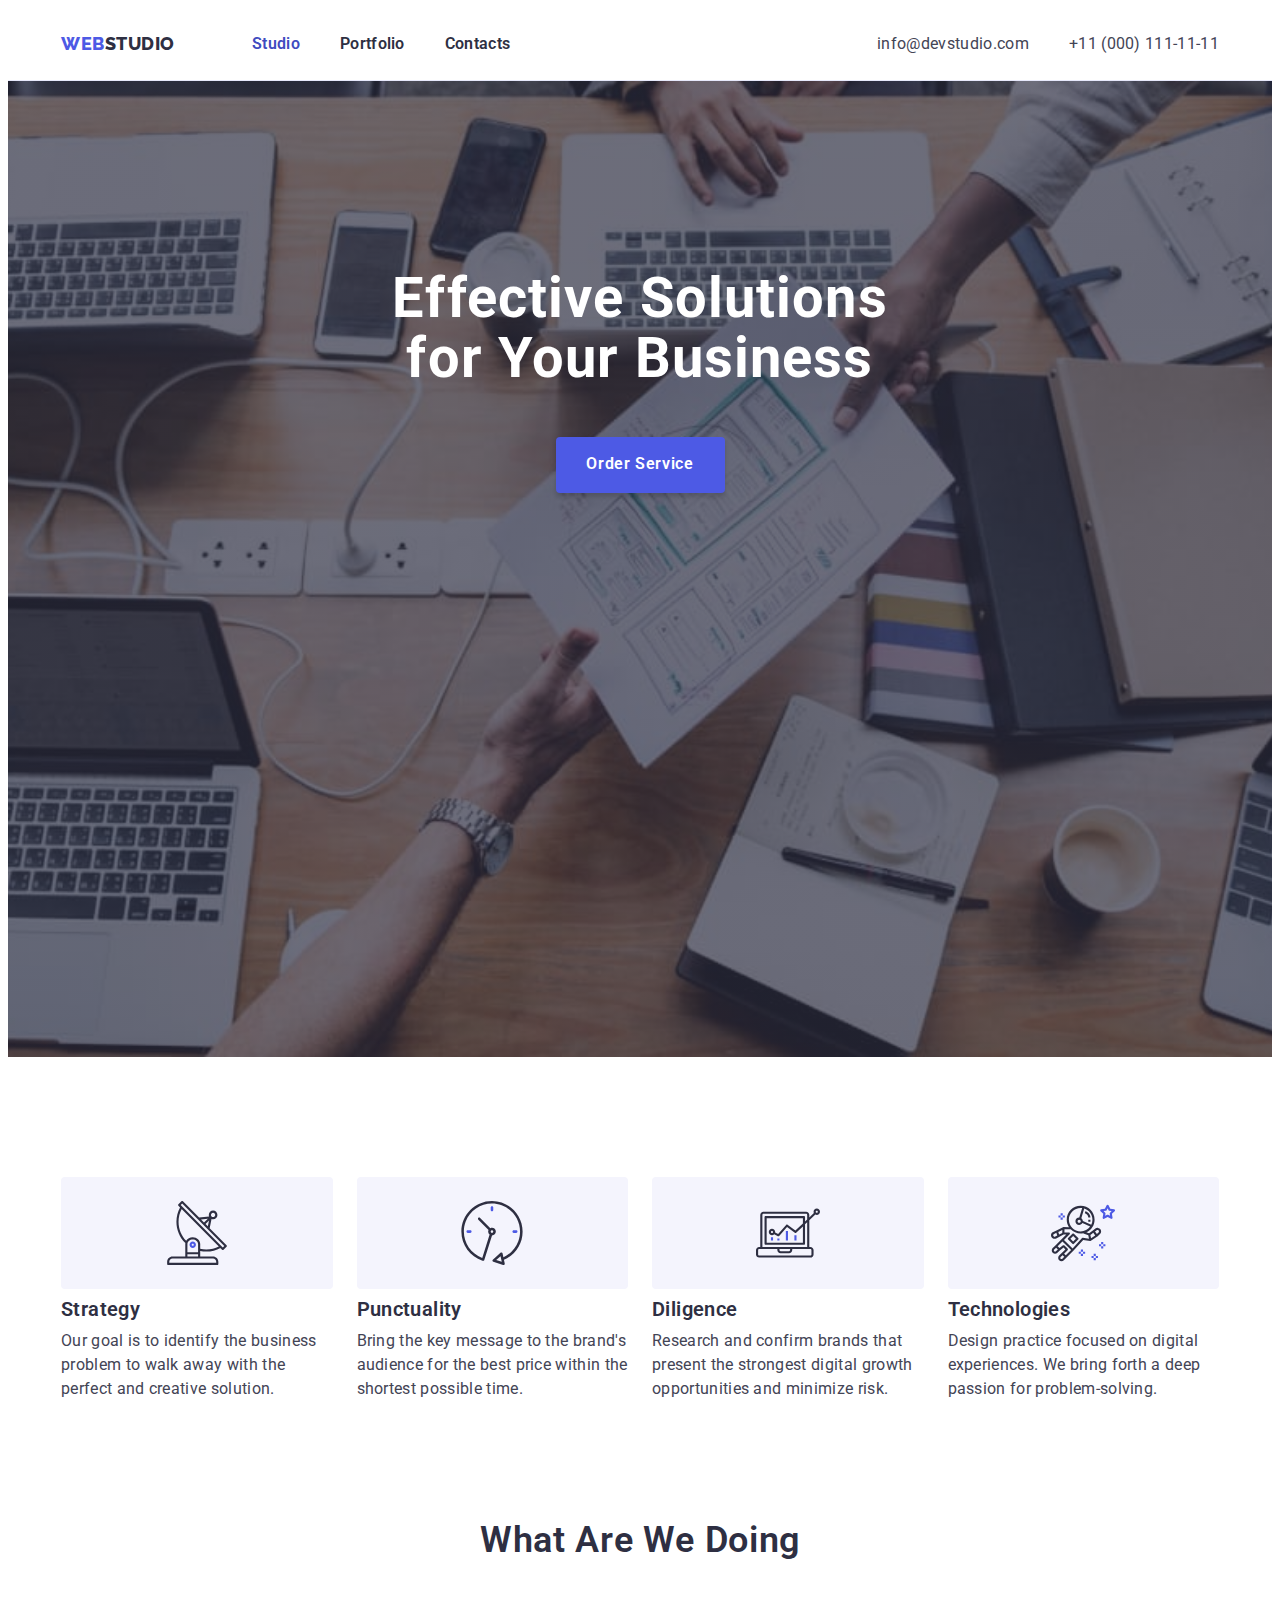
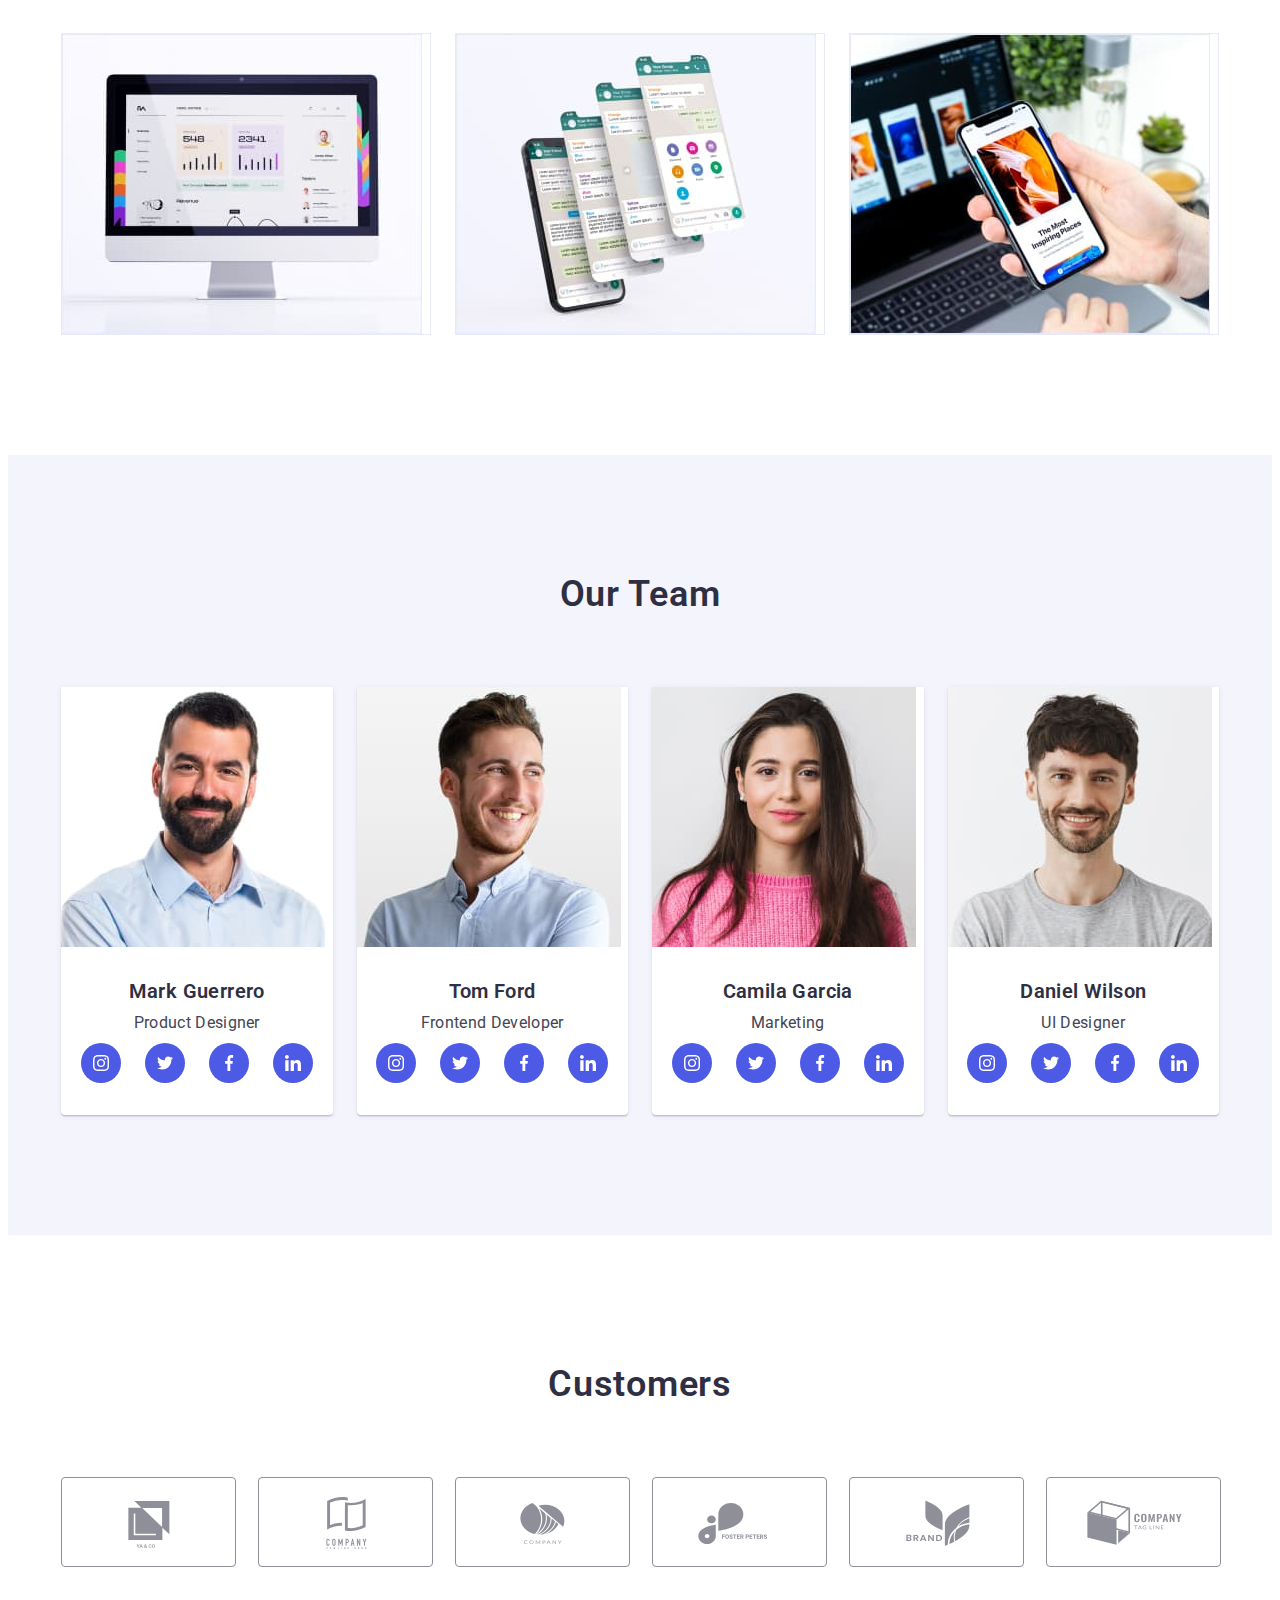
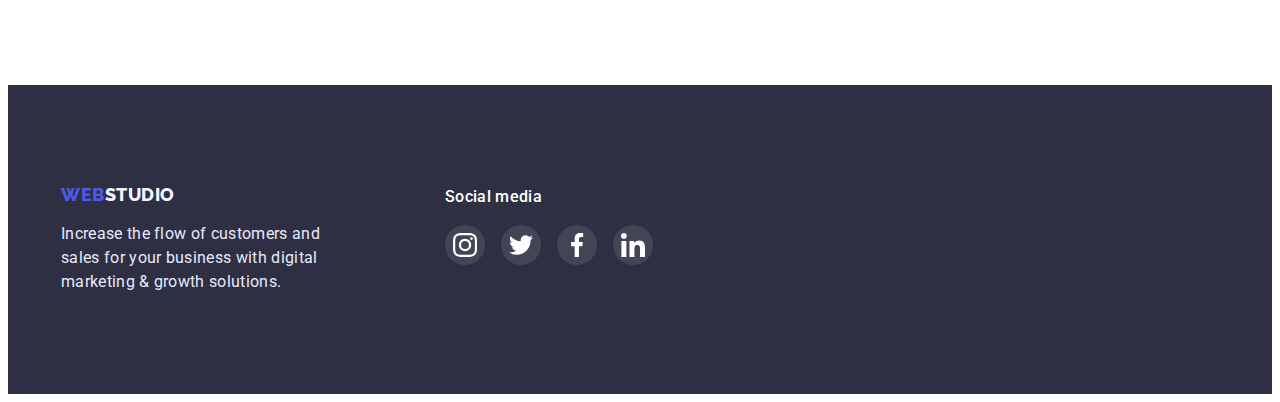
==== index.html @ 7fe35f39 "Added files from last project" ====
<!DOCTYPE html>
<html lang="en">
    <head>
        <meta charset="UTF-8" />
        <meta http-equiv="X-UA-Compatible" content="IE=edge" />
        <meta name="viewport" content="width=device-width, initial-scale=1.0" />
        <title>WebStudio</title>
        <link rel="preconnect" href="https://fonts.googleapis.com" />
        <link rel="preconnect" href="https://fonts.gstatic.com" crossorigin />
        <link
            href="https://fonts.googleapis.com/css2?family=Raleway:wght@800&family=Roboto:wght@400;500;700;900&display=swap"
            rel="stylesheet"
        />
        <link
            rel="stylesheet"
            href="https://cdnjs.cloudflare.com/ajax/libs/modern-normalize/1.1.0/modern-normalize.min.css"
            integrity="sha512-wpPYUAdjBVSE4KJnH1VR1HeZfpl1ub8YT/NKx4PuQ5NmX2tKuGu6U/JRp5y+Y8XG2tV+wKQpNHVUX03MfMFn9Q=="
            crossorigin="anonymous"
            referrerpolicy="no-referrer"
        />
        <link rel="stylesheet" href="./css/styles.css" />
    </head>
    <body>
        <header class="header">
            <div class="container header-container">
                <nav class="header-navigation">
                    <a class="header-logo" href="./index.html"
                        >Web<span class="header-logo hl-span">Studio</span>
                    </a>
                    <ul class="header-list list">
                        <li class="header-item">
                            <a class="header-link current" href="./index.html">Studio</a>
                        </li>
                        <li class="header-item">
                            <a class="header-link" href="./portfolio.html">Portfolio</a>
                        </li>
                        <li class="header-item"><a class="header-link" href="">Contacts</a></li>
                    </ul>
                </nav>
                <ul class="header-contacts-list list">
                    <li class="header-contacts-item">
                        <a class="header-contacts-mail" href="mailto:info@devstudio.com"
                            >info@devstudio.com</a
                        >
                    </li>
                    <li class="header-contacts-item">
                        <a class="header-contacts-tel" href="tel:+11(000)111-11-11"
                            >+11 (000) 111-11-11</a
                        >
                    </li>
                </ul>
            </div>
        </header>
        <main>
            <!-- Big banner -->
            <section class="big-banner big-banner-container">
                <div class="container">
                    <h1 class="big-banner-title">Effective Solutions for Your Business</h1>
                    <button class="big-banner-btn" type="button">Order Service</button>
                </div>
            </section>
            <!-- Why do you choose us -->
            <section class="our-strengths">
                <div class="container">
                    <h2 class="visually-hidden">Why do you choose us</h2>
                    <ul class="os-icons-list list">
                        <li class="os-icons-item">
                            <svg class="os-item-icon" width="64px" height="64px">
                                <use href="./images/icons.svg#icon-antenna"></use>
                            </svg>
                        </li>
                        <li class="os-icons-item">
                            <svg class="os-item-icon" width="64px" height="64px">
                                <use href="./images/icons.svg#icon-clock"></use>
                            </svg>
                        </li>
                        <li class="os-icons-item">
                            <svg class="os-item-icon" width="64px" height="64px">
                                <use href="./images/icons.svg#icon-diagram"></use>
                            </svg>
                        </li>
                        <li class="os-icons-item">
                            <svg class="os-item-icon" width="64px" height="64px">
                                <use href="./images/icons.svg#icon-astronaut"></use>
                            </svg>
                        </li>
                    </ul>
                    <ul class="our-strengths-list list">
                        <li class="our-strengths-item">
                            <h3 class="our-strengths-title">Strategy</h3>
                            <p class="our-strengths-text">
                                Our goal is to identify the business problem to walk away with the
                                perfect and creative solution.
                            </p>
                        </li>
                        <li class="our-strengths-item">
                            <h3 class="our-strengths-title">Punctuality</h3>
                            <p class="our-strengths-text">
                                Bring the key message to the brand's audience for the best price
                                within the shortest possible time.
                            </p>
                        </li>
                        <li class="our-strengths-item">
                            <h3 class="our-strengths-title">Diligence</h3>
                            <p class="our-strengths-text">
                                Research and confirm brands that present the strongest digital
                                growth opportunities and minimize risk.
                            </p>
                        </li>
                        <li class="our-strengths-item">
                            <h3 class="our-strengths-title">Technologies</h3>
                            <p class="our-strengths-text">
                                Design practice focused on digital experiences. We bring forth a
                                deep passion for problem-solving.
                            </p>
                        </li>
                    </ul>
                </div>
            </section>
            <!-- What are we doing -->
            <section class="our-projects">
                <div class="container">
                    <h2 class="our-projects-title">What are we doing</h2>
                    <ul class="our-projects-list list">
                        <li class="our-projects-item">
                            <img
                                src="./images/monitor.jpg"
                                alt="Monitor with the company's website displayed"
                                width="360"
                            />
                        </li>
                        <li class="our-projects-item">
                            <img
                                src="./images/cellphone.jpg"
                                alt="Mobile phone with the application displayed"
                                width="360"
                            />
                        </li>
                        <li class="our-projects-item">
                            <img
                                src="./images/laptop_and_cellphone.jpg"
                                alt="laptop and cellphone with the application displayed"
                                width="360"
                            />
                        </li>
                    </ul>
                </div>
            </section>
            <!-- Out team -->
            <section class="our-team">
                <div class="container">
                    <h2 class="our-team-title">Our Team</h2>
                    <ul class="our-team-list list">
                        <li class="our-team-item">
                            <img
                                src="./images/teammate-1.jpg"
                                alt="Photo by Mark Guerrero"
                                width="264"
                            />
                            <div class="teammate-text-container">
                                <h3 class="teammate-title">Mark Guerrero</h3>
                                <p class="teammate-text">Product Designer</p>
                                <ul class="ot-social-list list">
                                    <li class="social-list-item">
                                        <a
                                            class="social-item-link"
                                            target="_blank"
                                            rel="noreferrer noopener nofollow"
                                            href=""
                                        >
                                            <svg class="social-item-icon" width="16" height="16">
                                                <use href="./images/icons.svg#icon-instagram"></use>
                                            </svg>
                                        </a>
                                    </li>
                                    <li class="social-list-item">
                                        <a
                                            class="social-item-link"
                                            target="_blank"
                                            rel="noreferrer noopener nofollow"
                                            href=""
                                        >
                                            <svg class="social-item-icon" width="16" height="16">
                                                <use href="./images/icons.svg#icon-twitter"></use>
                                            </svg>
                                        </a>
                                    </li>
                                    <li class="social-list-item">
                                        <a
                                            class="social-item-link"
                                            target="_blank"
                                            rel="noreferrer noopener nofollow"
                                            href=""
                                        >
                                            <svg class="social-item-icon" width="16" height="16">
                                                <use href="./images/icons.svg#icon-facebook"></use>
                                            </svg>
                                        </a>
                                    </li>
                                    <li class="social-list-item">
                                        <a
                                            class="social-item-link"
                                            target="_blank"
                                            rel="noreferrer noopener nofollow"
                                            href=""
                                        >
                                            <svg class="social-item-icon" width="16" height="16">
                                                <use href="./images/icons.svg#icon-linkedin"></use>
                                            </svg>
                                        </a>
                                    </li>
                                </ul>
                            </div>
                        </li>
                        <li class="our-team-item">
                            <img
                                src="./images/teammate-2.jpg"
                                alt="Photo by Tom Ford"
                                width="264"
                            />
                            <div class="teammate-text-container">
                                <h3 class="teammate-title">Tom Ford</h3>
                                <p class="teammate-text">Frontend Developer</p>
                                <ul class="ot-social-list list">
                                    <li class="social-list-item">
                                        <a
                                            class="social-item-link"
                                            target="_blank"
                                            rel="noreferrer noopener nofollow"
                                            href=""
                                        >
                                            <svg class="social-item-icon" width="16" height="16">
                                                <use href="./images/icons.svg#icon-instagram"></use>
                                            </svg>
                                        </a>
                                    </li>
                                    <li class="social-list-item">
                                        <a
                                            class="social-item-link"
                                            target="_blank"
                                            rel="noreferrer noopener nofollow"
                                            href=""
                                        >
                                            <svg class="social-item-icon" width="16" height="16">
                                                <use href="./images/icons.svg#icon-twitter"></use>
                                            </svg>
                                        </a>
                                    </li>
                                    <li class="social-list-item">
                                        <a
                                            class="social-item-link"
                                            target="_blank"
                                            rel="noreferrer noopener nofollow"
                                            href=""
                                        >
                                            <svg class="social-item-icon" width="16" height="16">
                                                <use href="./images/icons.svg#icon-facebook"></use>
                                            </svg>
                                        </a>
                                    </li>
                                    <li class="social-list-item">
                                        <a
                                            class="social-item-link"
                                            target="_blank"
                                            rel="noreferrer noopener nofollow"
                                            href=""
                                        >
                                            <svg class="social-item-icon" width="16" height="16">
                                                <use href="./images/icons.svg#icon-linkedin"></use>
                                            </svg>
                                        </a>
                                    </li>
                                </ul>
                            </div>
                        </li>
                        <li class="our-team-item">
                            <img
                                src="./images/teammate-3.jpg"
                                alt="Photo by Camila Garcia"
                                width="264"
                            />
                            <div class="teammate-text-container">
                                <h3 class="teammate-title">Camila Garcia</h3>
                                <p class="teammate-text">Marketing</p>
                                <ul class="ot-social-list list">
                                    <li class="social-list-item">
                                        <a
                                            class="social-item-link"
                                            target="_blank"
                                            rel="noreferrer noopener nofollow"
                                            href=""
                                        >
                                            <svg class="social-item-icon" width="16" height="16">
                                                <use href="./images/icons.svg#icon-instagram"></use>
                                            </svg>
                                        </a>
                                    </li>
                                    <li class="social-list-item">
                                        <a
                                            class="social-item-link"
                                            target="_blank"
                                            rel="noreferrer noopener nofollow"
                                            href=""
                                        >
                                            <svg class="social-item-icon" width="16" height="16">
                                                <use href="./images/icons.svg#icon-twitter"></use>
                                            </svg>
                                        </a>
                                    </li>
                                    <li class="social-list-item">
                                        <a
                                            class="social-item-link"
                                            target="_blank"
                                            rel="noreferrer noopener nofollow"
                                            href=""
                                        >
                                            <svg class="social-item-icon" width="16" height="16">
                                                <use href="./images/icons.svg#icon-facebook"></use>
                                            </svg>
                                        </a>
                                    </li>
                                    <li class="social-list-item">
                                        <a
                                            class="social-item-link"
                                            target="_blank"
                                            rel="noreferrer noopener nofollow"
                                            href=""
                                        >
                                            <svg class="social-item-icon" width="16" height="16">
                                                <use href="./images/icons.svg#icon-linkedin"></use>
                                            </svg>
                                        </a>
                                    </li>
                                </ul>
                            </div>
                        </li>
                        <li class="our-team-item">
                            <img
                                src="./images/teammate-4.jpg"
                                alt="Photo by Daniel Wilson"
                                width="264"
                            />
                            <div class="teammate-text-container">
                                <h3 class="teammate-title">Daniel Wilson</h3>
                                <p class="teammate-text">UI Designer</p>
                                <ul class="ot-social-list list">
                                    <li class="social-list-item">
                                        <a
                                            class="social-item-link"
                                            target="_blank"
                                            rel="noreferrer noopener nofollow"
                                            href=""
                                        >
                                            <svg class="social-item-icon" width="16" height="16">
                                                <use href="./images/icons.svg#icon-instagram"></use>
                                            </svg>
                                        </a>
                                    </li>
                                    <li class="social-list-item">
                                        <a
                                            class="social-item-link"
                                            target="_blank"
                                            rel="noreferrer noopener nofollow"
                                            href=""
                                        >
                                            <svg class="social-item-icon" width="16" height="16">
                                                <use href="./images/icons.svg#icon-twitter"></use>
                                            </svg>
                                        </a>
                                    </li>
                                    <li class="social-list-item">
                                        <a
                                            class="social-item-link"
                                            target="_blank"
                                            rel="noreferrer noopener nofollow"
                                            href=""
                                        >
                                            <svg class="social-item-icon" width="16" height="16">
                                                <use href="./images/icons.svg#icon-facebook"></use>
                                            </svg>
                                        </a>
                                    </li>
                                    <li class="social-list-item">
                                        <a
                                            class="social-item-link"
                                            target="_blank"
                                            rel="noreferrer noopener nofollow"
                                            href=""
                                        >
                                            <svg class="social-item-icon" width="16" height="16">
                                                <use href="./images/icons.svg#icon-linkedin"></use>
                                            </svg>
                                        </a>
                                    </li>
                                </ul>
                            </div>
                        </li>
                    </ul>
                </div>
            </section>
            <!-- Customers -->
            <section class="customers">
                <div class="container">
                    <h2 class="customers-title">customers</h2>
                    <ul class="customers-icons-list list">
                        <li class="customers-icons-item">
                            <a
                                class="customers-item-link"
                                target="_blank"
                                rel="noreferrer noopener nofollow"
                                href=""
                            >
                                <svg class="customers-icon" width="104" height="56">
                                    <use href="./images/icons.svg#icon-logo-ya-co"></use>
                                </svg>
                            </a>
                        </li>
                        <li class="customers-icons-item">
                            <a
                                class="customers-item-link"
                                target="_blank"
                                rel="noreferrer noopener nofollow"
                                href=""
                            >
                                <svg class="customers-icon" width="104" height="56">
                                    <use href="./images/icons.svg#icon-logo-com-1"></use>
                                </svg>
                            </a>
                        </li>
                        <li class="customers-icons-item">
                            <a
                                class="customers-item-link"
                                target="_blank"
                                rel="noreferrer noopener nofollow"
                                href=""
                            >
                                <svg class="customers-icon" width="104" height="56">
                                    <use href="./images/icons.svg#icon-logo-com-2"></use>
                                </svg>
                            </a>
                        </li>
                        <li class="customers-icons-item">
                            <a
                                class="customers-item-link"
                                target="_blank"
                                rel="noreferrer noopener nofollow"
                                href=""
                            >
                                <svg class="customers-icon" width="104" height="56">
                                    <use href="./images/icons.svg#icon-logo-foster-peters"></use>
                                </svg>
                            </a>
                        </li>
                        <li class="customers-icons-item">
                            <a
                                class="customers-item-link"
                                target="_blank"
                                rel="noreferrer noopener nofollow"
                                href=""
                            >
                                <svg class="customers-icon" width="104" height="56">
                                    <use href="./images/icons.svg#icon-logo-brand"></use>
                                </svg>
                            </a>
                        </li>
                        <li class="customers-icons-item">
                            <a
                                class="customers-item-link"
                                target="_blank"
                                rel="noreferrer noopener nofollow"
                                href=""
                            >
                                <svg class="customers-icon" width="104" height="56">
                                    <use href="./images/icons.svg#icon-logo-com-3"></use>
                                </svg>
                            </a>
                        </li>
                    </ul>
                </div>
            </section>
        </main>
        <footer class="footer">
            <div class="container footer-container">
                <div class="footer-logo-container">
                    <a class="footer-logo" href="./index.html"
                        >Web<span class="footer-logo fl-span">Studio</span></a
                    >
                    <p class="footer-text">
                        Increase the flow of customers and sales for your business with digital
                        marketing & growth solutions.
                    </p>
                </div>
                <div class="footer-social-container">
                    <p class="footer-social-text">Social media</p>
                    <ul class="footer-social-list list">
                        <li class="fs-list-item">
                            <a
                                class="footer-social-link"
                                target="_blank"
                                rel="noreferrer noopener nofollow"
                                href=""
                            >
                                <svg class="footer-social-icon" width="24" height="24">
                                    <use href="./images/icons.svg#icon-instagram"></use>
                                </svg>
                            </a>
                        </li>
                        <li class="fs-list-item">
                            <a
                                class="footer-social-link"
                                target="_blank"
                                rel="noreferrer noopener nofollow"
                                href=""
                            >
                                <svg class="footer-social-icon" width="24" height="24">
                                    <use href="./images/icons.svg#icon-twitter"></use>
                                </svg>
                            </a>
                        </li>
                        <li class="fs-list-item">
                            <a
                                class="footer-social-link"
                                target="_blank"
                                rel="noreferrer noopener nofollow"
                                href=""
                            >
                                <svg class="footer-social-icon" width="24" height="24">
                                    <use href="./images/icons.svg#icon-facebook"></use>
                                </svg>
                            </a>
                        </li>
                        <li class="fs-list-item">
                            <a
                                class="footer-social-link"
                                target="_blank"
                                rel="noreferrer noopener nofollow"
                                href=""
                            >
                                <svg class="footer-social-icon" width="24" height="24">
                                    <use href="./images/icons.svg#icon-linkedin"></use>
                                </svg>
                            </a>
                        </li>
                    </ul>
                </div>
            </div>
        </footer>
    </body>
</html>
---- css/styles.css ----
/** VARIABLES*/
:root {
    /**COLORS*/
    --primary-bg: #ffffff;
    --primary-brand: #4d5ae5;
    --dark: #2e2f42;
    --success: #31d0aa;
    --text: #434455;
    --subtle-text: #8e8f99;
    --accent: #e7e9fc;
    --light: #f4f4fd;
    --hover-focus: #404bbf;
    --bg-gradient: linear-gradient(rgba(46, 47, 66, 0.7), rgba(46, 47, 66, 0.7));
    /**FONTS*/
    --main-font: "Roboto", sans-serif;
    --secondary-font: "Raleway", sans-serif;
}

/**RESET STYLES*/
p,
h1,
h2,
h3,
h4,
h5,
h6 {
    margin: 0;
}
ul,
ol {
    margin: 0;
    padding-left: 0;
}

body {
    font-family: var(--main-font);
    color: var(--text);
    background-color: var(--primary-bg);
}

/**COMMON STYLES*/
.list {
    list-style: none;
}
.visually-hidden {
    position: absolute;
    width: 1px;
    height: 1px;
    margin: -1px;
    border: 0;
    padding: 0;
    white-space: nowrap;
    clip-path: inset(100%);
    overflow: hidden;
}
img {
    display: block;
    max-width: 100%;
    height: auto;
}

/*!CONTAINER*/
.container {
    width: 1158px;
    padding: 0px 15px;
    margin: 0 auto;
}

/**INDEX PAGE STYLES*/
/*!HEADER*/
.header {
    background-color: var(--primary-bg);
    border-bottom: 1px solid #e7e9fc;
}
.header-container {
    display: flex;
}
.header-navigation {
    display: flex;
    margin-right: auto;
    align-items: center;
}
.header-logo {
    width: 115px;
    font-family: var(--secondary-font);
    font-weight: 800;
    font-size: 18px;
    color: var(--primary-brand);
    line-height: 1.33;
    letter-spacing: 0.03em;
    text-transform: uppercase;
    text-decoration: none;
    margin-right: 76px;
    padding: 24px 0px 24px 0px;
}
.header-logo:focus {
    outline: none;
}
.hl-span {
    color: var(--dark);
}
.header-list {
    display: flex;
    gap: 40px;
}
/* .header-item {
} */
.header-link {
    display: inline-block;
    font-weight: 600;
    color: var(--dark);
    line-height: 1.5;
    letter-spacing: 0.02em;
    text-decoration: none;
    padding: 24px 0px 24px 0px;
}
.header-item .current {
    color: var(--hover-focus);
}
.header-contacts-list {
    display: flex;
    gap: 40px;
}
/* .header-contacts-item {
} */
.header-contacts-mail,
.header-contacts-tel {
    display: inline-block;
    font-style: normal;
    color: inherit;
    text-decoration: none;
    line-height: 1.5;
    letter-spacing: 0.02em;
    padding: 24px 0px 24px 0px;
}
.header-contacts-mail:is(:hover, :focus),
.header-contacts-tel:is(:hover, :focus),
.header-link:is(:hover, :focus) {
    color: var(--hover-focus);
    outline: none;
}

/*!BIG BANNER*/
.big-banner {
    background-color: var(--dark);
    text-align: center;
    padding: 188px 0px;
}
.big-banner-container {
    background-image: var(--bg-gradient), url(../images/big-banner-bg.jpg);
    max-width: 1440px;
    height: 600px;
    background-repeat: no-repeat;
    background-position: center;
    background-size: cover;
    margin-right: auto;
    margin-left: auto;
}
.big-banner-title {
    width: 496px;
    font-weight: 700;
    margin-right: auto;
    margin-left: auto;
    font-size: 56px;
    line-height: 1.07;
    letter-spacing: 0.02em;
    color: var(--primary-bg);
}
.big-banner-btn {
    display: inline-block;
    min-width: 169px;
    height: 56px;
    font-family: inherit;
    font-weight: 600;
    font-size: 16px;
    line-height: 1.18;
    letter-spacing: 0.04em;
    background-color: var(--primary-brand);
    color: var(--primary-bg);
    cursor: pointer;
    border: none;
    border-radius: 4px;
    box-shadow: 0px 4px 4px rgba(0, 0, 0, 0.15);
    margin-top: 48px;
}
.big-banner-btn:is(:hover, :focus) {
    background-color: var(--hover-focus);
    color: var(--primary-bg);
    box-shadow: 0px 4px 4px rgba(0, 0, 0, 0.15);
    outline: none;
}

/*!OUR STRENGTHS*/
.our-strengths {
    padding-top: 120px;
    background-color: var(--primary-bg);
}
.our-strengths-list {
    display: flex;
    gap: 24px;
}
.our-strengths-item {
    width: calc((100% - 72px) / 4);
}
.os-icons-list {
    display: flex;
    gap: 24px;
    height: 112px;
}
.os-icons-item {
    display: flex;
    justify-content: center;
    align-items: center;
    width: calc((100% - 72px) / 4);
    background-color: var(--light);
    border-radius: 4px;
}
/* .os-item-icon {
} */
.our-strengths-title {
    font-weight: 600;
    font-size: 20px;
    line-height: 1.2;
    letter-spacing: 0.02em;
    color: var(--dark);
    margin-top: 8px;
}
.our-strengths-text {
    line-height: 1.5;
    letter-spacing: 0.02em;
    margin-top: 8px;
}

/*!OUR PROJECTS*/
.our-projects {
    background-color: var(--primary-bg);
    padding: 120px 0px 120px 0px;
    text-align: center;
}
.our-projects-title,
.our-team-title,
.customers-title {
    font-weight: 600;
    font-size: 36px;
    line-height: 1.11;
    letter-spacing: 0.02em;
    text-transform: capitalize;
    color: var(--dark);
}
.our-projects-list,
.our-team-list {
    display: flex;
    gap: 24px;
    margin-top: 72px;
}
.our-projects-item {
    width: calc((100% - 48px) / 3);
    border: 1px solid var(--accent);
}

/*!OUR TEAM*/
.our-team {
    background-color: var(--light);
    padding: 120px 0px 120px 0px;
    text-align: center;
}
.our-team-item {
    width: calc((100% - 72px) / 4);
    background-color: var(--primary-bg);
    box-shadow: 0px 1px 6px rgba(46, 47, 66, 0.08), 0px 1px 1px rgba(46, 47, 66, 0.16),
        0px 2px 1px rgba(46, 47, 66, 0.08);
    border-radius: 0px 0px 4px 4px;
}
.teammate-text-container {
    padding: 32px 16px;
}
.teammate-title {
    font-weight: 600;
    font-size: 20px;
    line-height: 1.2;
    letter-spacing: 0.02em;
    color: var(--dark);
}
.teammate-text {
    line-height: 1.5;
    letter-spacing: 0.02em;
    margin-top: 8px;
}
.ot-social-list {
    display: flex;
    justify-content: center;
    gap: 24px;
    margin-top: 8px;
}
.social-list-item {
    width: 40px;
    height: 40px;
}
.social-item-link {
    width: 100%;
    height: 100%;
    background-color: var(--primary-brand);
    border-radius: 50%;
    display: flex;
    align-items: center;
    justify-content: center;
}
.social-item-icon {
    fill: var(--primary-bg);
}
.social-item-link:is(:hover, :focus) {
    background-color: var(--hover-focus);
    outline: none;
}

/*!CUSTOMERS*/
.customers {
    background-color: var(--primary-bg);
    padding: 130px 0px 120px 0px;
    text-align: center;
}
.customers-icons-list {
    display: flex;
    gap: 24px;
    margin-top: 72px;
}
.customers-icons-item {
    width: calc((100% - 120px) / 6);
    height: 88px;
}
.customers-item-link {
    width: 100%;
    height: 100%;
    display: flex;
    align-items: center;
    justify-content: center;
    border: 1px solid var(--subtle-text);
    border-radius: 4px;
}
.customers-item-link:is(:hover, :focus) {
    border-color: var(--hover-focus);
    outline: none;
}
.customers-item-link:is(:hover, :focus) .customers-icon {
    fill: var(--hover-focus);
}
.customers-icon {
    fill: var(--subtle-text);
}

/*!FOOTER*/
.footer {
    padding: 100px 0px 100px 0px;
    background-color: var(--dark);
}
.footer-container {
    display: flex;
}
/* .footer-logo-container {
} */
.footer-logo {
    font-family: var(--secondary-font);
    font-weight: 800;
    font-size: 18px;
    line-height: 1.16;
    letter-spacing: 0.03em;
    text-transform: uppercase;
    color: var(--primary-brand);
    text-decoration: none;
}
.footer-logo:focus {
    outline: none;
}
.fl-span {
    color: var(--light);
}
.footer-text {
    font-family: var(--main-font);
    font-weight: 400;
    font-size: 16px;
    line-height: 1.5;
    letter-spacing: 0.02em;
    color: var(--accent);
    max-width: 264px;
    margin-top: 16px;
}
.footer-social-container {
    margin-left: 120px;
}
.footer-social-text {
    font-weight: 500;
    font-size: 16px;
    line-height: 1.5;
    letter-spacing: 0.02em;
    color: var(--primary-bg);
}
.footer-social-list {
    display: flex;
    gap: 16px;
    justify-content: center;
    margin-top: 16px;
}
.fs-list-item {
    width: 40px;
    height: 40px;
}
.footer-social-link {
    width: 100%;
    height: 100%;
    background-color: rgba(255, 255, 255, 0.1);
    border-radius: 50%;
    display: flex;
    justify-content: center;
    align-items: center;
}
.footer-social-link:is(:hover, :focus) {
    background-color: #31d0aa;
    outline: none;
}
.footer-social-icon {
    fill: var(--primary-bg);
}

/*!----------------------------------------------------------------*/

/**PORTFOLIO PAGE STYLES*/
/*!FINISHED PRODUCTS*/
.finished-products {
    background-color: var(--primary-bg);
    padding: 96px 0px 120px;
}
.filter-buttons-list {
    display: flex;
    justify-content: center;
    gap: 24px;
}
/* .filter-buttons-item {
} */
.filter-btn {
    font-family: inherit;
    font-weight: 600;
    font-size: 16px;
    color: var(--primary-brand);
    line-height: 1.5;
    letter-spacing: 0.04em;
    background-color: var(--light);
    border: 1px solid var(--accent);
    border-radius: 4px;
    cursor: pointer;
    padding: 12px 24px;
}
.filter-btn:is(:hover, :focus) {
    background-color: var(--hover-focus);
    color: var(--primary-bg);
    box-shadow: 0px 3px 1px rgba(0, 0, 0, 0.1), 0px 2px 1px rgba(0, 0, 0, 0.08),
        0px 2px 2px rgba(0, 0, 0, 0.12);
    outline: none;
}
.finished-products-list {
    display: flex;
    flex-wrap: wrap;
    row-gap: 48px;
    column-gap: 24px;
    margin-top: 72px;
}
.finished-products-item {
    background-color: var(--primary-bg);
    width: calc((100% - 48px) / 3);
    box-shadow: 0px 1px 6px rgba(46, 47, 66, 0.08);
}
.finished-products-item:hover {
    box-shadow: 0px 1px 6px rgba(46, 47, 66, 0.08), 0px 1px 1px rgba(46, 47, 66, 0.16),
        0px 2px 1px rgba(46, 47, 66, 0.08);
}
.finished-products-item:hover .products-text-container {
    border-bottom: 0.5px solid var(--light);
    border-right: 0.5px solid var(--light);
    border-left: 0.5px solid var(--light);
}
.products-text-container {
    padding: 32px 0px 32px 16px;
    border-bottom: 1px solid var(--accent);
    border-right: 1px solid var(--accent);
    border-left: 1px solid var(--accent);
}
.finished-products-title {
    font-weight: 600;
    font-size: 20px;
    line-height: 1.2;
    letter-spacing: 0.02em;
    color: var(--dark);
}
.finished-products-text {
    font-size: 16px;
    line-height: 1.5;
    letter-spacing: 0.02em;
    color: var(--text);
    margin-top: 8px;
}
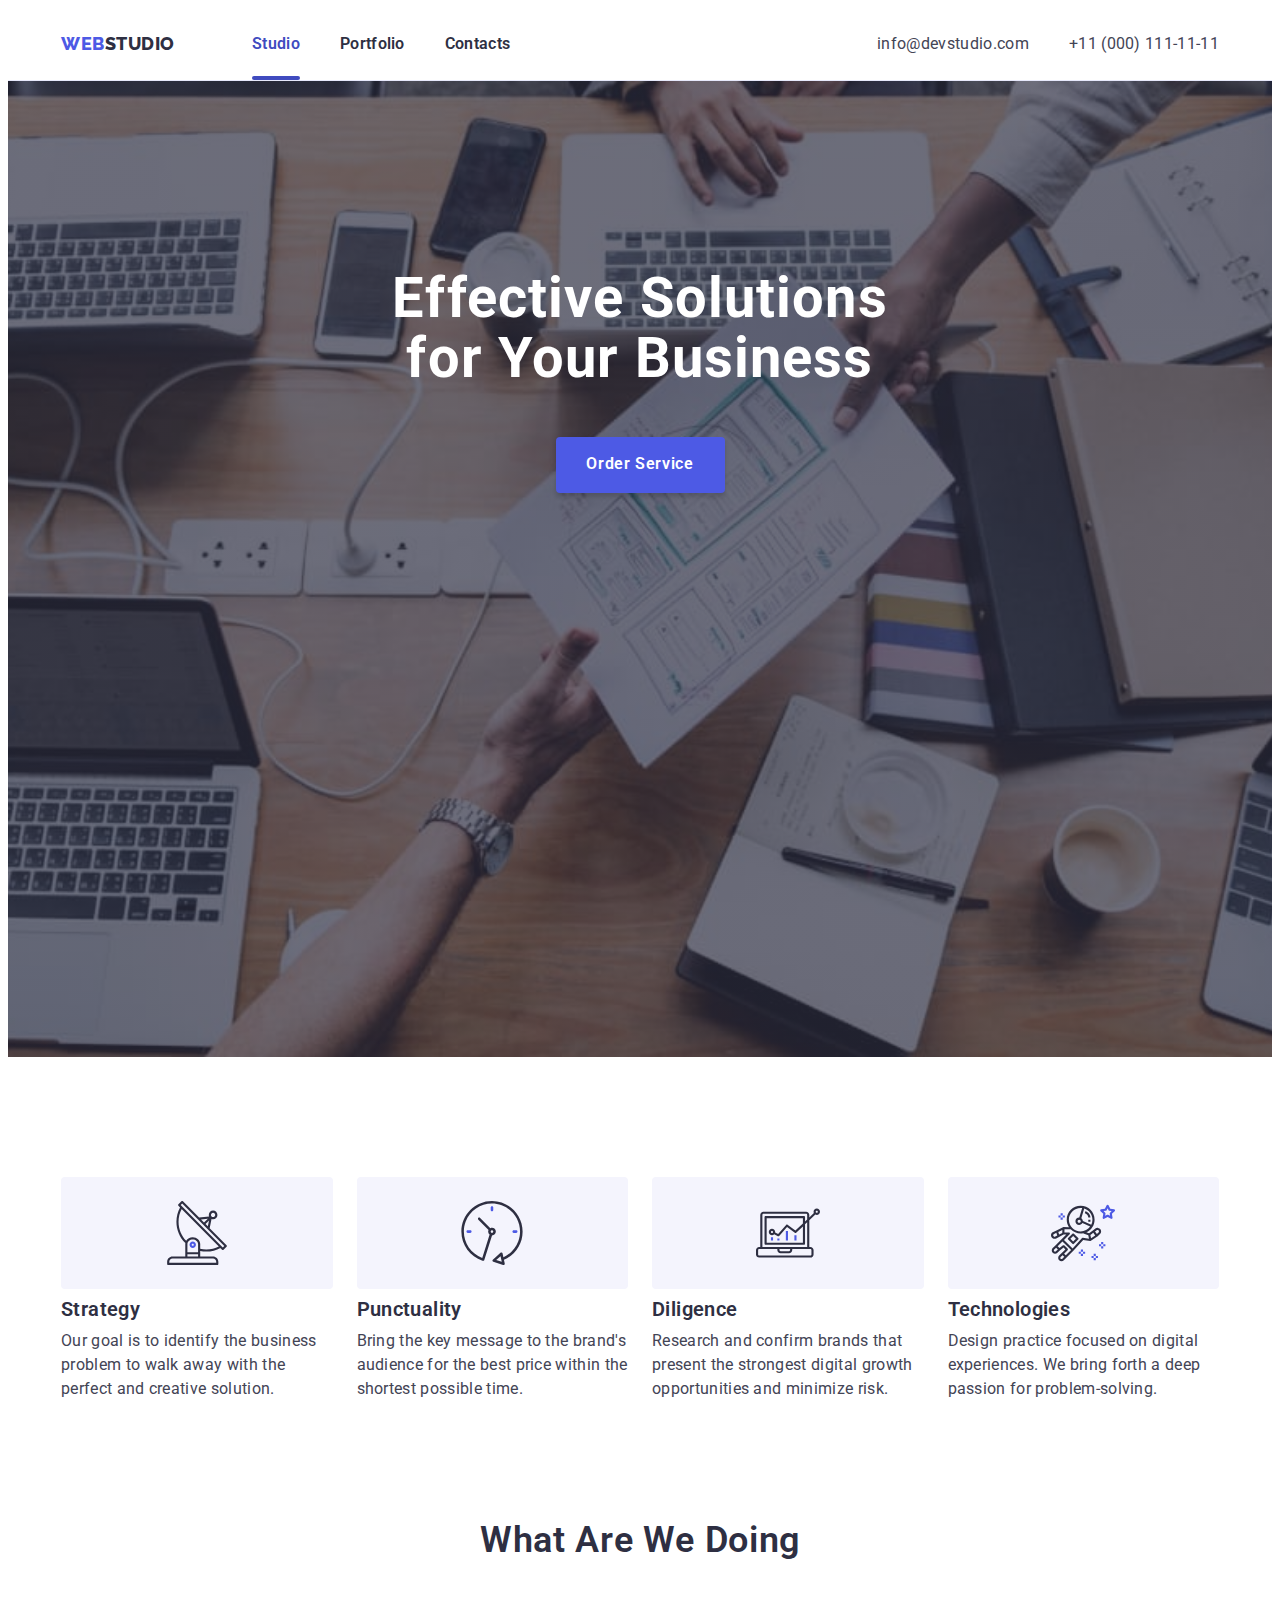
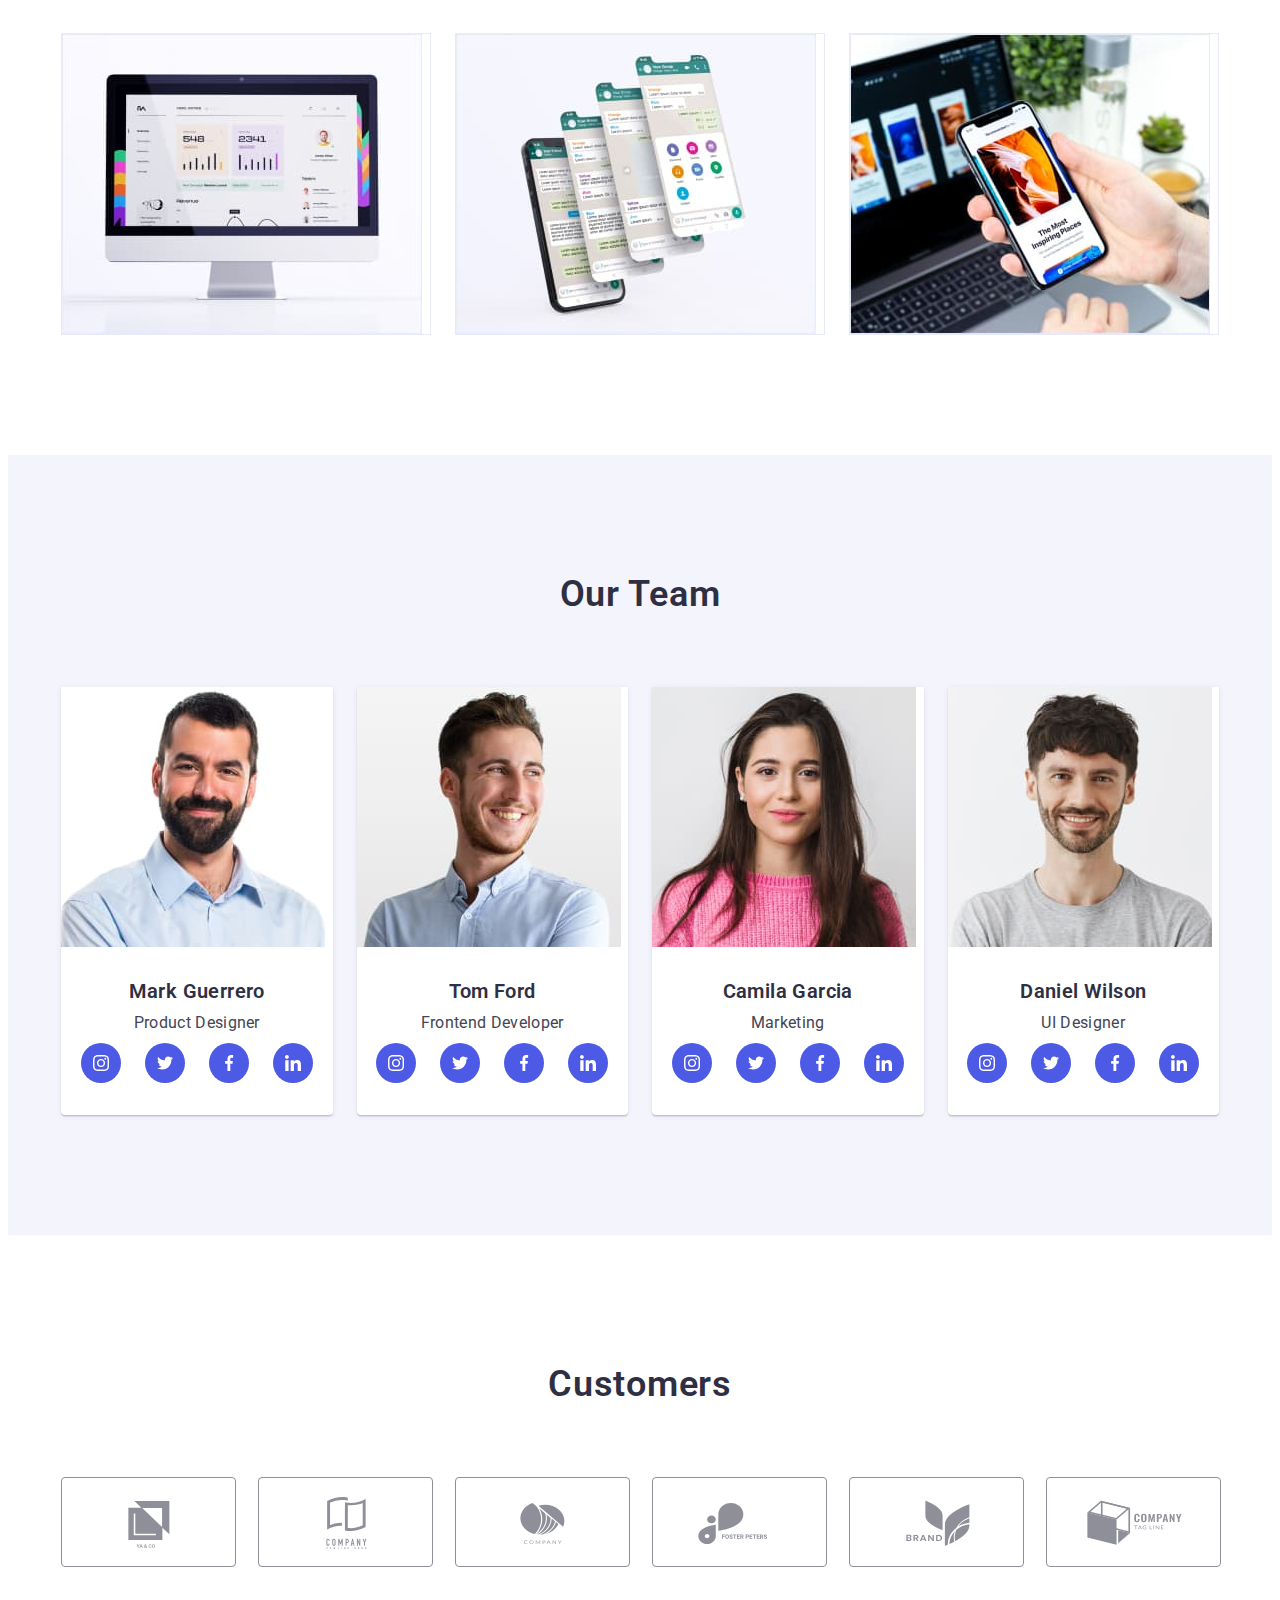
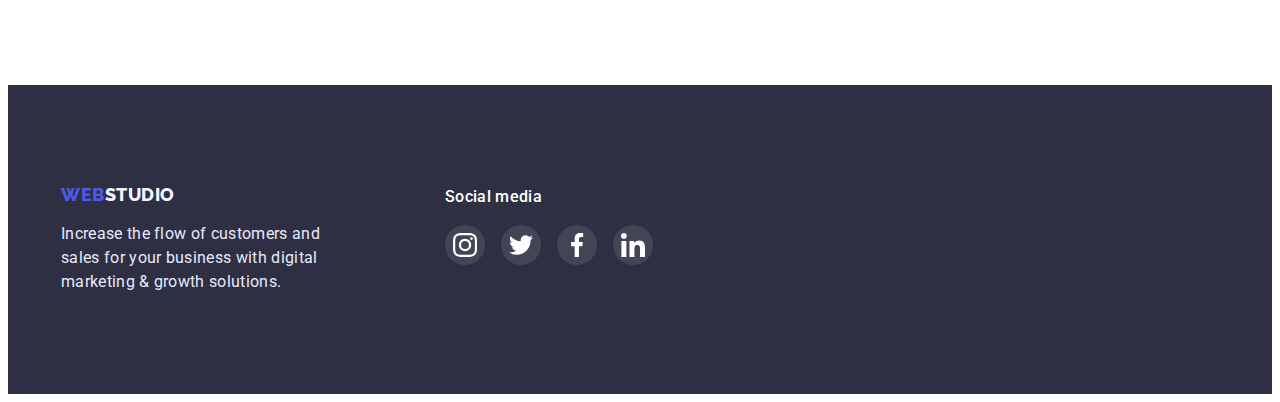
==== commit 76bae5fd: "Added backdrop and modal to index page" ====
--- a/index.html
+++ b/index.html
@@ -10,6 +10,10 @@
         <link
             href="https://fonts.googleapis.com/css2?family=Raleway:wght@800&family=Roboto:wght@400;500;700;900&display=swap"
             rel="stylesheet"
+        />
+        <link
+            rel="stylesheet"
+            href="https://cdnjs.cloudflare.com/ajax/libs/animate.css/4.1.1/animate.min.css"
         />
         <link
             rel="stylesheet"
@@ -55,8 +59,14 @@
             <!-- Big banner -->
             <section class="big-banner big-banner-container">
                 <div class="container">
-                    <h1 class="big-banner-title">Effective Solutions for Your Business</h1>
-                    <button class="big-banner-btn" type="button">Order Service</button>
+                    <h1
+                        class="big-banner-title animate__animated animate__zoomInDown animate__slow"
+                    >
+                        Effective Solutions for Your Business
+                    </h1>
+                    <button class="big-banner-btn" type="button" data-modal-open>
+                        Order Service
+                    </button>
                 </div>
             </section>
             <!-- Why do you choose us -->
@@ -545,5 +555,15 @@
                 </div>
             </div>
         </footer>
+        <div class="backdrop is-hidden" data-modal>
+            <div class="modal">
+                <button type="button" class="close-icon-btn" data-modal-close>
+                    <svg class="close-icon" width="8" height="8">
+                        <use href="./images/icons.svg#icon-close-icon"></use>
+                    </svg>
+                </button>
+            </div>
+        </div>
+        <script src="./js/modal.js"></script>
     </body>
 </html>
--- a/css/styles.css
+++ b/css/styles.css
@@ -10,10 +10,16 @@
     --accent: #e7e9fc;
     --light: #f4f4fd;
     --hover-focus: #404bbf;
-    --bg-gradient: linear-gradient(rgba(46, 47, 66, 0.7), rgba(46, 47, 66, 0.7));
+    --bg-gradient: linear-gradient(#2e2f42b3, #2e2f42b3);
+    --bg-modal: #fcfcfc;
+    --modal-overlay: #2e2f4266;
     /**FONTS*/
     --main-font: "Roboto", sans-serif;
     --secondary-font: "Raleway", sans-serif;
+    /**TRANSITIONS*/
+    --transition-color: color 250ms cubic-bezier(0.4, 0, 0.2, 1);
+    --transition-bg-color: background-color 250ms cubic-bezier(0.4, 0, 0.2, 1);
+    --transition-box-shadow: box-shadow 250ms cubic-bezier(0.4, 0, 0.2, 1);
 }
 
 /**RESET STYLES*/
@@ -57,6 +63,9 @@
     display: block;
     max-width: 100%;
     height: auto;
+}
+:focus {
+    outline: none;
 }
 
 /*!CONTAINER*/
@@ -93,9 +102,6 @@
     margin-right: 76px;
     padding: 24px 0px 24px 0px;
 }
-.header-logo:focus {
-    outline: none;
-}
 .hl-span {
     color: var(--dark);
 }
@@ -106,17 +112,30 @@
 /* .header-item {
 } */
 .header-link {
-    display: inline-block;
+    position: relative;
+    display: block;
     font-weight: 600;
     color: var(--dark);
     line-height: 1.5;
     letter-spacing: 0.02em;
     text-decoration: none;
     padding: 24px 0px 24px 0px;
-}
-.header-item .current {
+    transition: var(--transition-color);
+}
+.header-link.current {
     color: var(--hover-focus);
 }
+.header-link.current::after {
+    content: "";
+    position: absolute;
+    bottom: 0;
+    left: 0;
+    width: 100%;
+    height: 4px;
+    background-color: var(--hover-focus);
+    border-radius: 2px;
+}
+
 .header-contacts-list {
     display: flex;
     gap: 40px;
@@ -132,12 +151,12 @@
     line-height: 1.5;
     letter-spacing: 0.02em;
     padding: 24px 0px 24px 0px;
+    transition: var(--transition-color);
 }
 .header-contacts-mail:is(:hover, :focus),
 .header-contacts-tel:is(:hover, :focus),
 .header-link:is(:hover, :focus) {
     color: var(--hover-focus);
-    outline: none;
 }
 
 /*!BIG BANNER*/
@@ -170,6 +189,7 @@
     display: inline-block;
     min-width: 169px;
     height: 56px;
+    margin-top: 48px;
     font-family: inherit;
     font-weight: 600;
     font-size: 16px;
@@ -181,13 +201,12 @@
     border: none;
     border-radius: 4px;
     box-shadow: 0px 4px 4px rgba(0, 0, 0, 0.15);
-    margin-top: 48px;
+    transition: var(--transition-bg-color), var(--transition-color), var(--transition-box-shadow);
 }
 .big-banner-btn:is(:hover, :focus) {
     background-color: var(--hover-focus);
     color: var(--primary-bg);
     box-shadow: 0px 4px 4px rgba(0, 0, 0, 0.15);
-    outline: none;
 }
 
 /*!OUR STRENGTHS*/
@@ -304,13 +323,13 @@
     display: flex;
     align-items: center;
     justify-content: center;
+    transition: var(--transition-bg-color);
 }
 .social-item-icon {
     fill: var(--primary-bg);
 }
 .social-item-link:is(:hover, :focus) {
     background-color: var(--hover-focus);
-    outline: none;
 }
 
 /*!CUSTOMERS*/
@@ -336,16 +355,17 @@
     justify-content: center;
     border: 1px solid var(--subtle-text);
     border-radius: 4px;
+    transition: border-color 250ms cubic-bezier(0.4, 0, 0.2, 1);
 }
 .customers-item-link:is(:hover, :focus) {
     border-color: var(--hover-focus);
-    outline: none;
 }
 .customers-item-link:is(:hover, :focus) .customers-icon {
     fill: var(--hover-focus);
 }
 .customers-icon {
     fill: var(--subtle-text);
+    transition: fill 250ms cubic-bezier(0.4, 0, 0.2, 1);
 }
 
 /*!FOOTER*/
@@ -368,9 +388,6 @@
     color: var(--primary-brand);
     text-decoration: none;
 }
-.footer-logo:focus {
-    outline: none;
-}
 .fl-span {
     color: var(--light);
 }
@@ -412,13 +429,57 @@
     display: flex;
     justify-content: center;
     align-items: center;
+    transition: var(--transition-bg-color);
 }
 .footer-social-link:is(:hover, :focus) {
     background-color: #31d0aa;
-    outline: none;
 }
 .footer-social-icon {
     fill: var(--primary-bg);
+}
+.backdrop {
+    position: fixed;
+    top: 0;
+    left: 0;
+    width: 100%;
+    height: 100%;
+    background-color: var(--modal-overlay);
+    opacity: 1;
+    transition: opacity 250ms cubic-bezier(0.4, 0, 0.2, 1);
+}
+.backdrop.is-hidden {
+    /* visibility: hidden; */
+    opacity: 0;
+    pointer-events: none;
+}
+.modal {
+    position: absolute;
+    top: 50%;
+    left: 50%;
+    transform: translate(-50%, -50%);
+    width: 408px;
+    min-height: 576px;
+    background-color: var(--bg-modal);
+    box-shadow: 0px 1px 1px rgba(0, 0, 0, 0.14), 0px 1px 3px rgba(0, 0, 0, 0.12),
+        0px 2px 1px rgba(0, 0, 0, 0.2);
+    border-radius: 4px;
+}
+.close-icon-btn {
+    position: absolute;
+    top: 24px;
+    right: 24px;
+    width: 24px;
+    height: 24px;
+    display: flex;
+    justify-content: center;
+    align-items: center;
+    background-color: var(--accent);
+    border: 1px solid rgba(0, 0, 0, 0.1);
+    border-radius: 50%;
+    cursor: pointer;
+}
+.close-icon {
+    fill: #000000;
 }
 
 /*!----------------------------------------------------------------*/
@@ -448,13 +509,13 @@
     border-radius: 4px;
     cursor: pointer;
     padding: 12px 24px;
+    transition: var(--transition-bg-color), var(--transition-color), var(--transition-box-shadow);
 }
 .filter-btn:is(:hover, :focus) {
     background-color: var(--hover-focus);
     color: var(--primary-bg);
     box-shadow: 0px 3px 1px rgba(0, 0, 0, 0.1), 0px 2px 1px rgba(0, 0, 0, 0.08),
         0px 2px 2px rgba(0, 0, 0, 0.12);
-    outline: none;
 }
 .finished-products-list {
     display: flex;
@@ -467,21 +528,49 @@
     background-color: var(--primary-bg);
     width: calc((100% - 48px) / 3);
     box-shadow: 0px 1px 6px rgba(46, 47, 66, 0.08);
+    transition: var(--transition-box-shadow);
 }
 .finished-products-item:hover {
     box-shadow: 0px 1px 6px rgba(46, 47, 66, 0.08), 0px 1px 1px rgba(46, 47, 66, 0.16),
         0px 2px 1px rgba(46, 47, 66, 0.08);
 }
-.finished-products-item:hover .products-text-container {
-    border-bottom: 0.5px solid var(--light);
-    border-right: 0.5px solid var(--light);
-    border-left: 0.5px solid var(--light);
+.product-thumb {
+    position: relative;
+    overflow: hidden;
+}
+.overlay-container {
+    position: absolute;
+    top: 0;
+    left: 0;
+    width: 100%;
+    height: 100%;
+    background-color: var(--primary-brand);
+    transform: translateY(100%);
+    transition: transform 250ms cubic-bezier(0.4, 0, 0.2, 1);
+}
+.overlay-container-text {
+    padding: 40px 32px 164px;
+    font-size: 16px;
+    line-height: 1.5;
+    letter-spacing: 0.02em;
+    color: var(--light);
+}
+.finished-products-item:hover .overlay-container {
+    transform: translateY(0);
 }
 .products-text-container {
     padding: 32px 0px 32px 16px;
     border-bottom: 1px solid var(--accent);
     border-right: 1px solid var(--accent);
     border-left: 1px solid var(--accent);
+    transition: border-bottom 250ms cubic-bezier(0.4, 0, 0.2, 1),
+        border-right 250ms cubic-bezier(0.4, 0, 0.2, 1),
+        border-left 250ms cubic-bezier(0.4, 0, 0.2, 1);
+}
+.finished-products-item:hover .products-text-container {
+    border-bottom: 0.5px solid var(--light);
+    border-right: 0.5px solid var(--light);
+    border-left: 0.5px solid var(--light);
 }
 .finished-products-title {
     font-weight: 600;
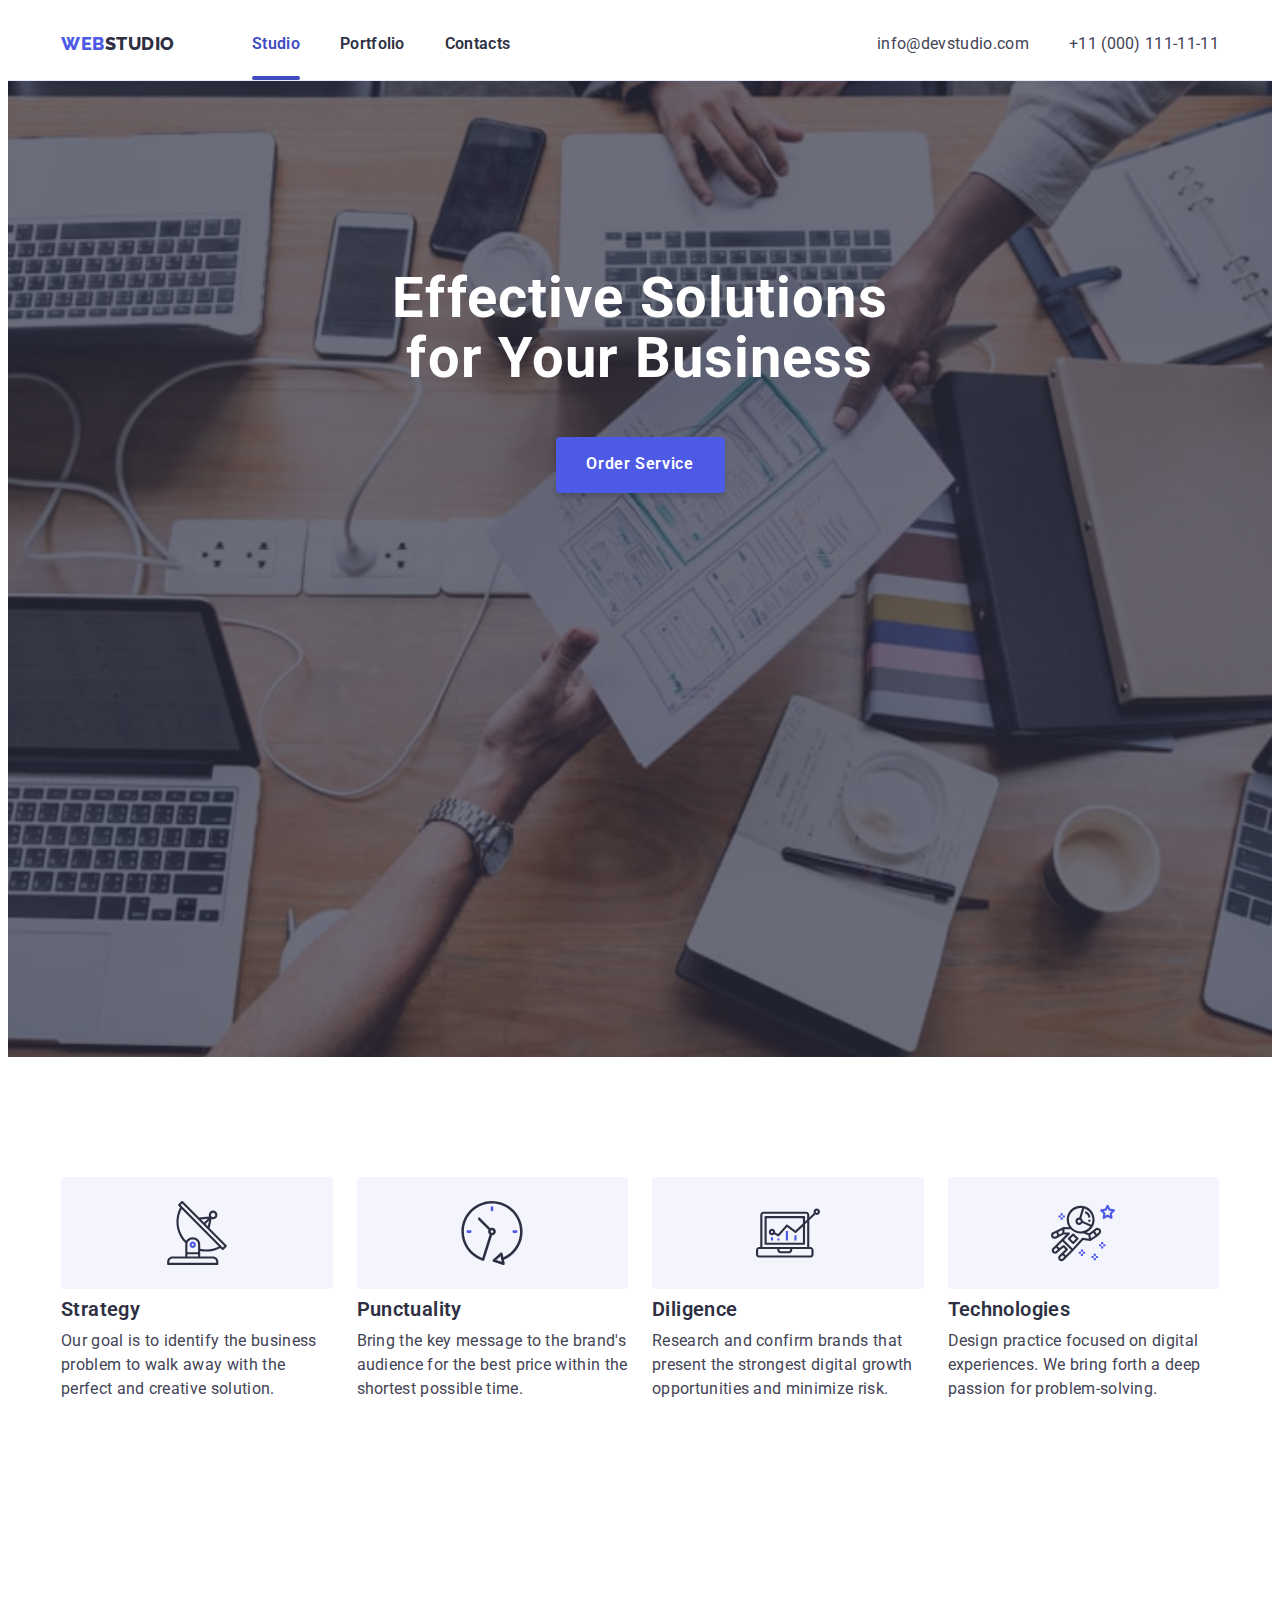
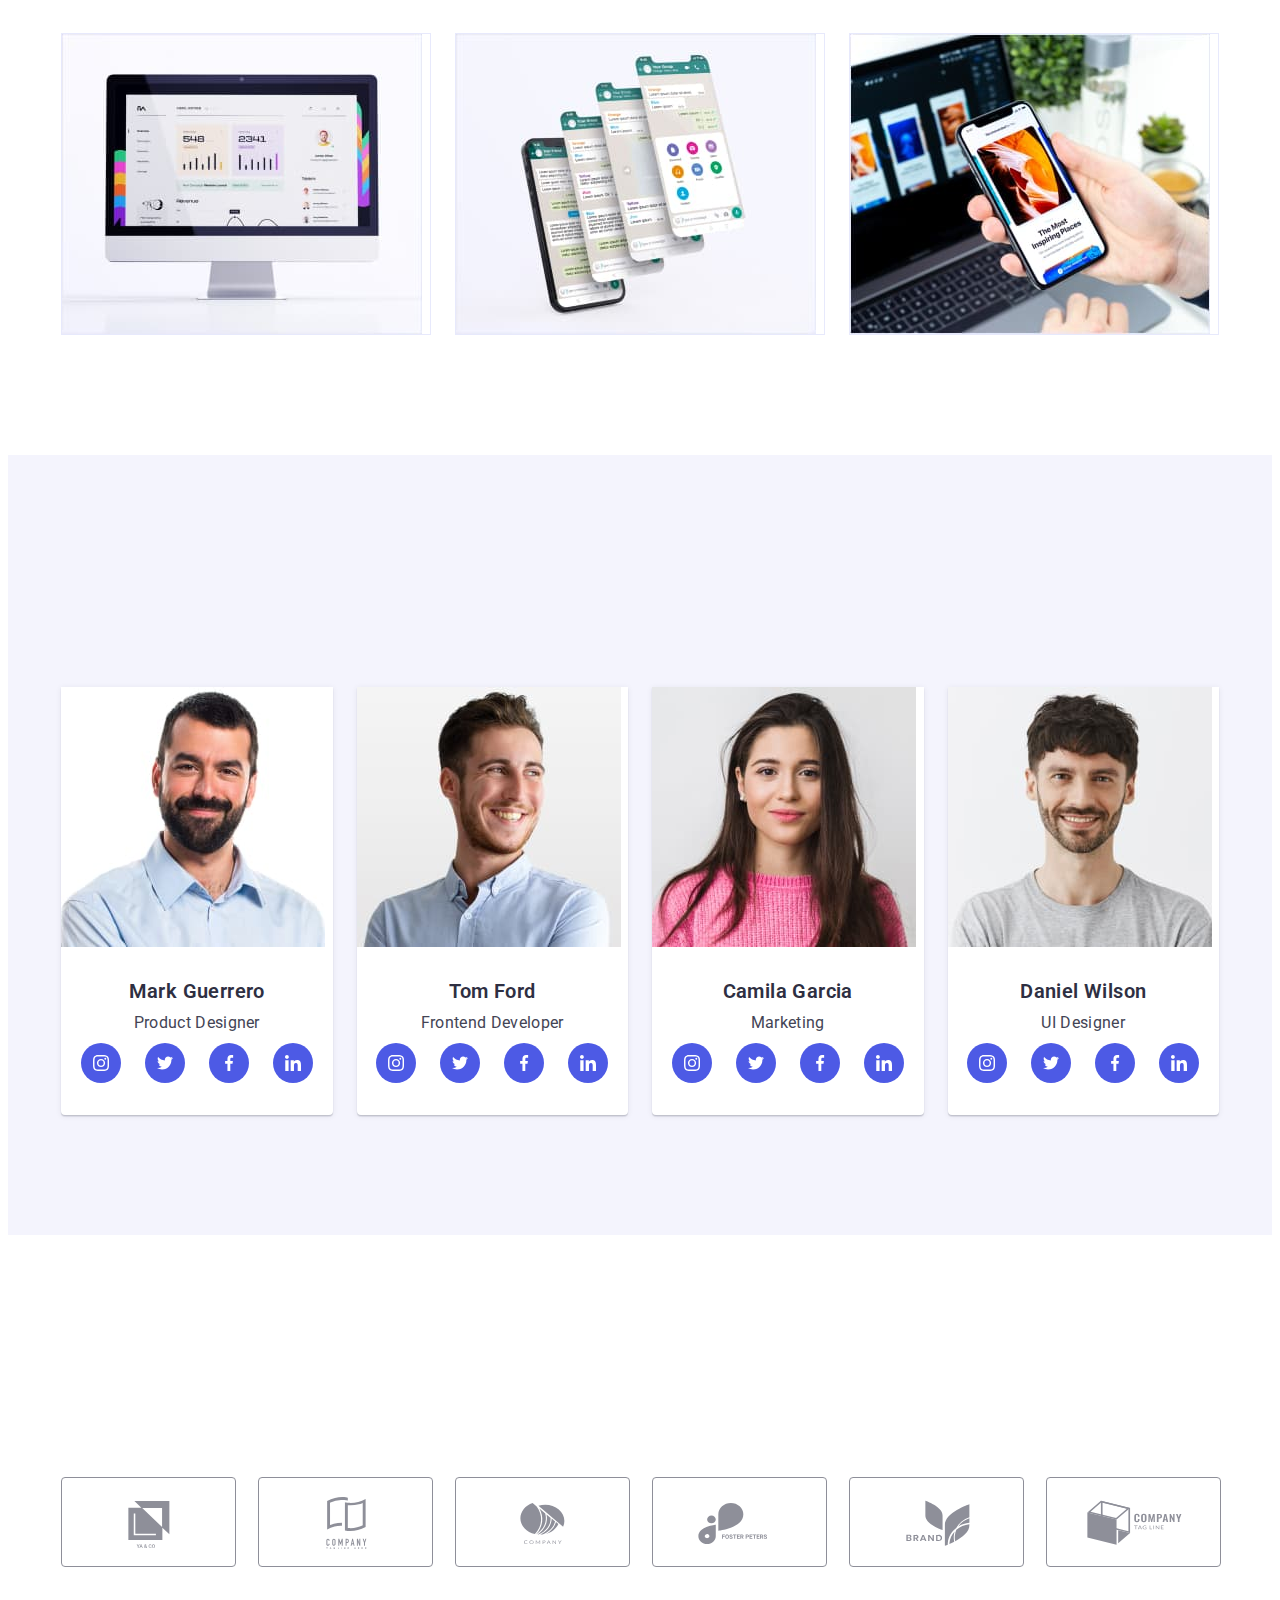
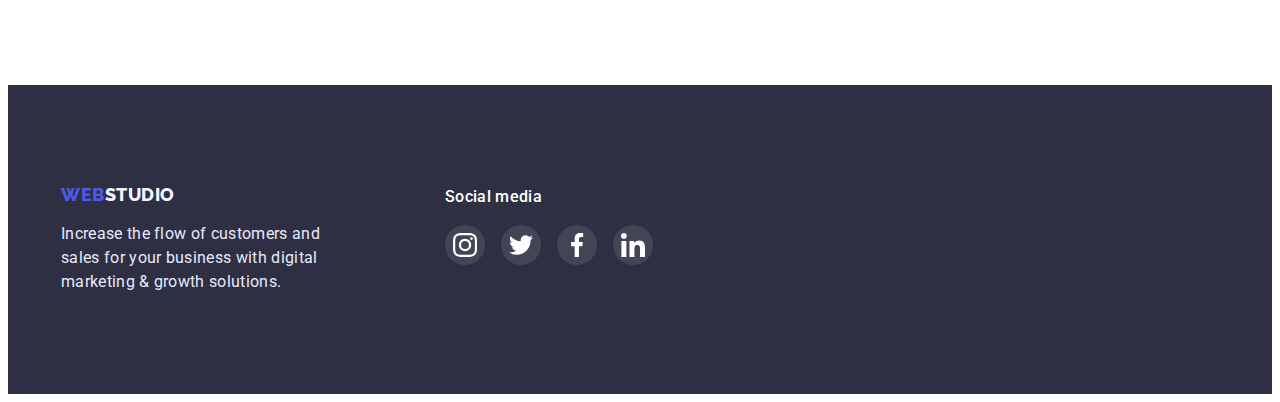
==== commit 99baddad: "Added scroll effects and README.md" ====
--- a/index.html
+++ b/index.html
@@ -15,6 +15,7 @@
             rel="stylesheet"
             href="https://cdnjs.cloudflare.com/ajax/libs/animate.css/4.1.1/animate.min.css"
         />
+        <link rel="stylesheet" href="https://unpkg.com/aos@next/dist/aos.css" />
         <link
             rel="stylesheet"
             href="https://cdnjs.cloudflare.com/ajax/libs/modern-normalize/1.1.0/modern-normalize.min.css"
@@ -130,7 +131,14 @@
             <!-- What are we doing -->
             <section class="our-projects">
                 <div class="container">
-                    <h2 class="our-projects-title">What are we doing</h2>
+                    <h2
+                        class="our-projects-title"
+                        data-aos="zoom-in-down"
+                        data-aos-duration="1000"
+                        data-aos-mirror="true"
+                    >
+                        What are we doing
+                    </h2>
                     <ul class="our-projects-list list">
                         <li class="our-projects-item">
                             <img
@@ -159,7 +167,14 @@
             <!-- Out team -->
             <section class="our-team">
                 <div class="container">
-                    <h2 class="our-team-title">Our Team</h2>
+                    <h2
+                        class="our-team-title"
+                        data-aos="zoom-in-down"
+                        data-aos-duration="1000"
+                        data-aos-mirror="true"
+                    >
+                        Our Team
+                    </h2>
                     <ul class="our-team-list list">
                         <li class="our-team-item">
                             <img
@@ -411,7 +426,14 @@
             <!-- Customers -->
             <section class="customers">
                 <div class="container">
-                    <h2 class="customers-title">customers</h2>
+                    <h2
+                        class="customers-title"
+                        data-aos="zoom-in-down"
+                        data-aos-duration="1000"
+                        data-aos-mirror="true"
+                    >
+                        customers
+                    </h2>
                     <ul class="customers-icons-list list">
                         <li class="customers-icons-item">
                             <a
@@ -564,6 +586,10 @@
                 </button>
             </div>
         </div>
+        <script src="https://unpkg.com/aos@next/dist/aos.js"></script>
+        <script>
+            AOS.init();
+        </script>
         <script src="./js/modal.js"></script>
     </body>
 </html>
--- a/css/styles.css
+++ b/css/styles.css
@@ -448,7 +448,6 @@
     transition: opacity 250ms cubic-bezier(0.4, 0, 0.2, 1);
 }
 .backdrop.is-hidden {
-    /* visibility: hidden; */
     opacity: 0;
     pointer-events: none;
 }
